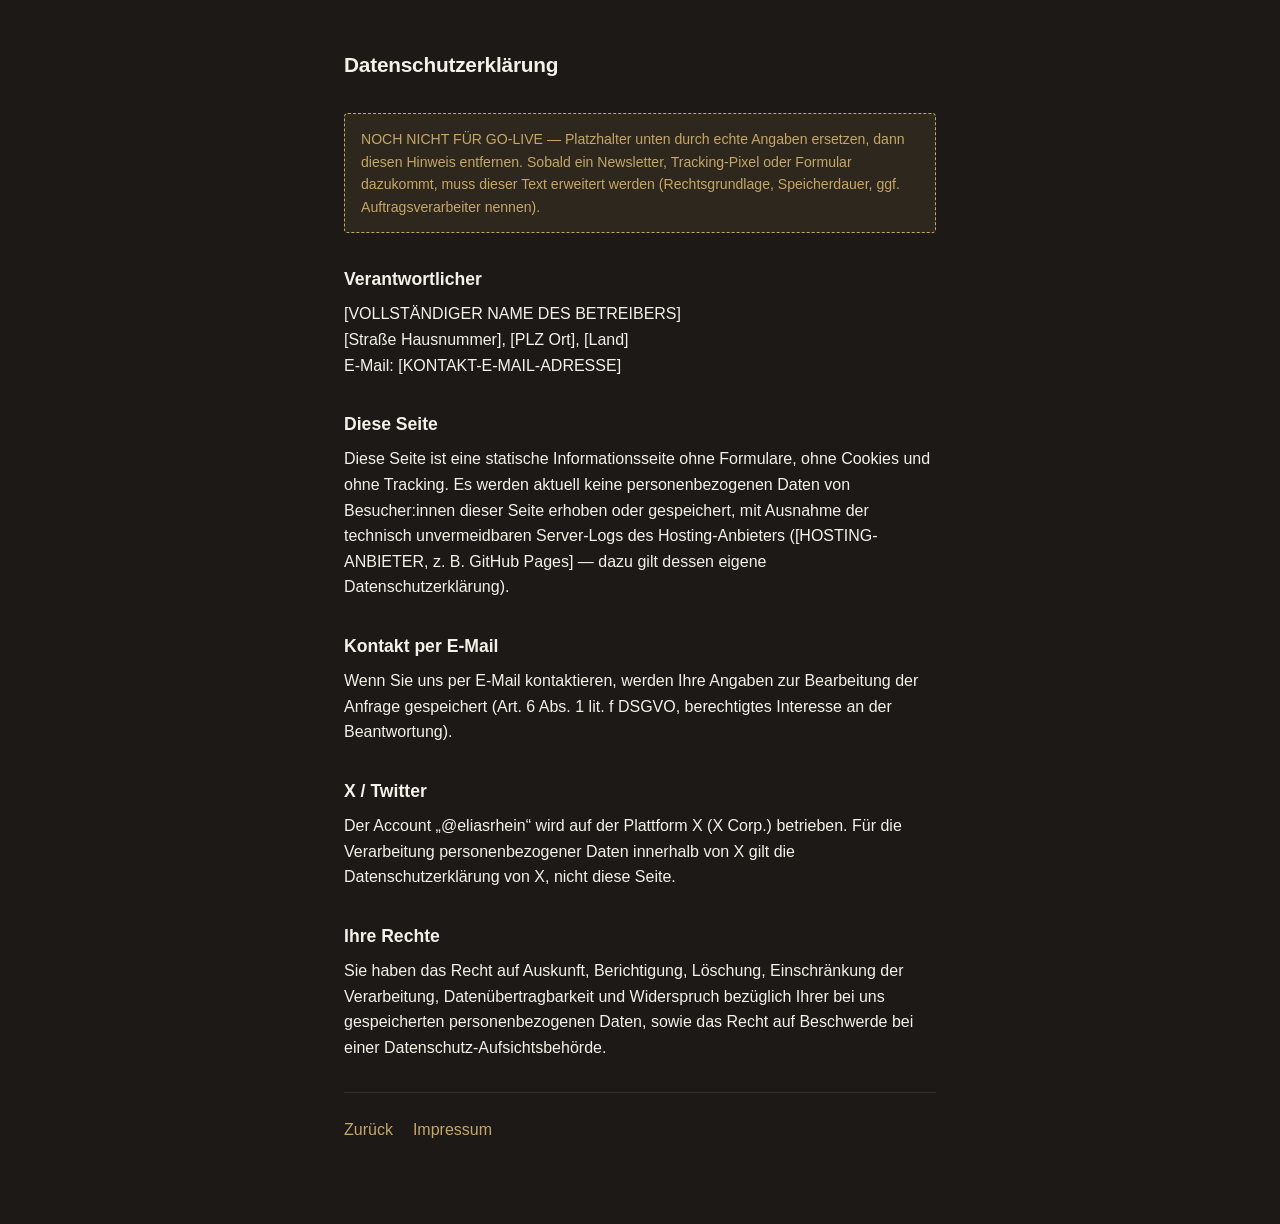
==== docs/datenschutz.html @ 8f3d7041 "Initiales Commit: Elias-Rhein-Marke + n8n-Betriebssystem + minimale GitHub-Pages-Seite - Charakterbo" ====
<!doctype html>
<html lang="de">
<head>
<meta charset="utf-8">
<meta name="viewport" content="width=device-width, initial-scale=1">
<title>Datenschutz — Elias Rhein</title>
<link rel="stylesheet" href="assets/style.css">
</head>
<body>
<div class="wrap">
  <h1 style="font-size:1.3rem">Datenschutzerklärung</h1>

  <div class="todo">
    NOCH NICHT FÜR GO-LIVE — Platzhalter unten durch echte Angaben ersetzen, dann diesen Hinweis entfernen.
    Sobald ein Newsletter, Tracking-Pixel oder Formular dazukommt, muss dieser Text erweitert werden
    (Rechtsgrundlage, Speicherdauer, ggf. Auftragsverarbeiter nennen).
  </div>

  <h2>Verantwortlicher</h2>
  <p>[VOLLSTÄNDIGER NAME DES BETREIBERS]<br>
  [Straße Hausnummer], [PLZ Ort], [Land]<br>
  E-Mail: [KONTAKT-E-MAIL-ADRESSE]</p>

  <h2>Diese Seite</h2>
  <p>Diese Seite ist eine statische Informationsseite ohne Formulare, ohne Cookies und ohne
  Tracking. Es werden aktuell keine personenbezogenen Daten von Besucher:innen dieser Seite
  erhoben oder gespeichert, mit Ausnahme der technisch unvermeidbaren Server-Logs des Hosting-Anbieters
  ([HOSTING-ANBIETER, z. B. GitHub Pages] — dazu gilt dessen eigene Datenschutzerklärung).</p>

  <h2>Kontakt per E-Mail</h2>
  <p>Wenn Sie uns per E-Mail kontaktieren, werden Ihre Angaben zur Bearbeitung der Anfrage
  gespeichert (Art. 6 Abs. 1 lit. f DSGVO, berechtigtes Interesse an der Beantwortung).</p>

  <h2>X / Twitter</h2>
  <p>Der Account „@eliasrhein“ wird auf der Plattform X (X Corp.) betrieben. Für die Verarbeitung
  personenbezogener Daten innerhalb von X gilt die Datenschutzerklärung von X, nicht diese Seite.</p>

  <h2>Ihre Rechte</h2>
  <p>Sie haben das Recht auf Auskunft, Berichtigung, Löschung, Einschränkung der Verarbeitung,
  Datenübertragbarkeit und Widerspruch bezüglich Ihrer bei uns gespeicherten personenbezogenen Daten,
  sowie das Recht auf Beschwerde bei einer Datenschutz-Aufsichtsbehörde.</p>

  <div class="links">
    <a href="index.html">Zurück</a>
    <a href="impressum.html">Impressum</a>
  </div>
</div>
</body>
</html>
---- docs/assets/style.css ----
:root {
  --charcoal: #1C1917;
  --cream: #F5F0E8;
  --teal: #0D9488;
  --teal-light: #2DD4BF;
  --gold: #C6A667;
  --stone: #A8A29E;
  --rule: #33302C;
}

* { box-sizing: border-box; }

html, body {
  margin: 0;
  padding: 0;
  background: var(--charcoal);
  color: var(--cream);
  font-family: -apple-system, BlinkMacSystemFont, "Inter", "Segoe UI", Roboto, sans-serif;
  line-height: 1.6;
}

.wrap {
  max-width: 640px;
  margin: 0 auto;
  padding: 48px 24px 80px;
}

.mark {
  width: 40px;
  height: 40px;
  margin-bottom: 24px;
}

.mark circle {
  fill: none;
  stroke: var(--teal);
  stroke-width: 1.4;
}

h1 {
  font-size: 1.7rem;
  font-weight: 700;
  letter-spacing: -0.01em;
  margin: 0 0 4px;
}

.tagline {
  color: var(--teal-light);
  font-size: 1.05rem;
  margin: 0 0 28px;
}

p {
  color: var(--cream);
  margin: 0 0 16px;
}

.muted {
  color: var(--stone);
  font-size: 0.92rem;
}

.disclosure {
  border-left: 2px solid var(--teal);
  padding: 12px 16px;
  margin: 28px 0;
  background: rgba(13, 148, 136, 0.08);
  font-size: 0.92rem;
  color: var(--stone);
}

.links {
  display: flex;
  gap: 20px;
  flex-wrap: wrap;
  margin-top: 32px;
  padding-top: 24px;
  border-top: 1px solid var(--rule);
}

a {
  color: var(--gold);
  text-decoration: none;
  border-bottom: 1px solid transparent;
}

a:hover {
  color: var(--teal-light);
  border-bottom-color: var(--teal-light);
}

.todo {
  margin: 32px 0;
  padding: 14px 16px;
  background: rgba(198, 166, 103, 0.1);
  border: 1px dashed var(--gold);
  border-radius: 4px;
  color: var(--gold);
  font-size: 0.88rem;
}

h2 {
  font-size: 1.1rem;
  color: var(--cream);
  margin: 32px 0 8px;
}

dl { margin: 0 0 24px; }
dt { color: var(--stone); font-size: 0.85rem; margin-top: 14px; }
dd { margin: 2px 0 0; }

footer {
  margin-top: 48px;
  padding-top: 20px;
  border-top: 1px solid var(--rule);
  color: var(--stone);
  font-size: 0.82rem;
}
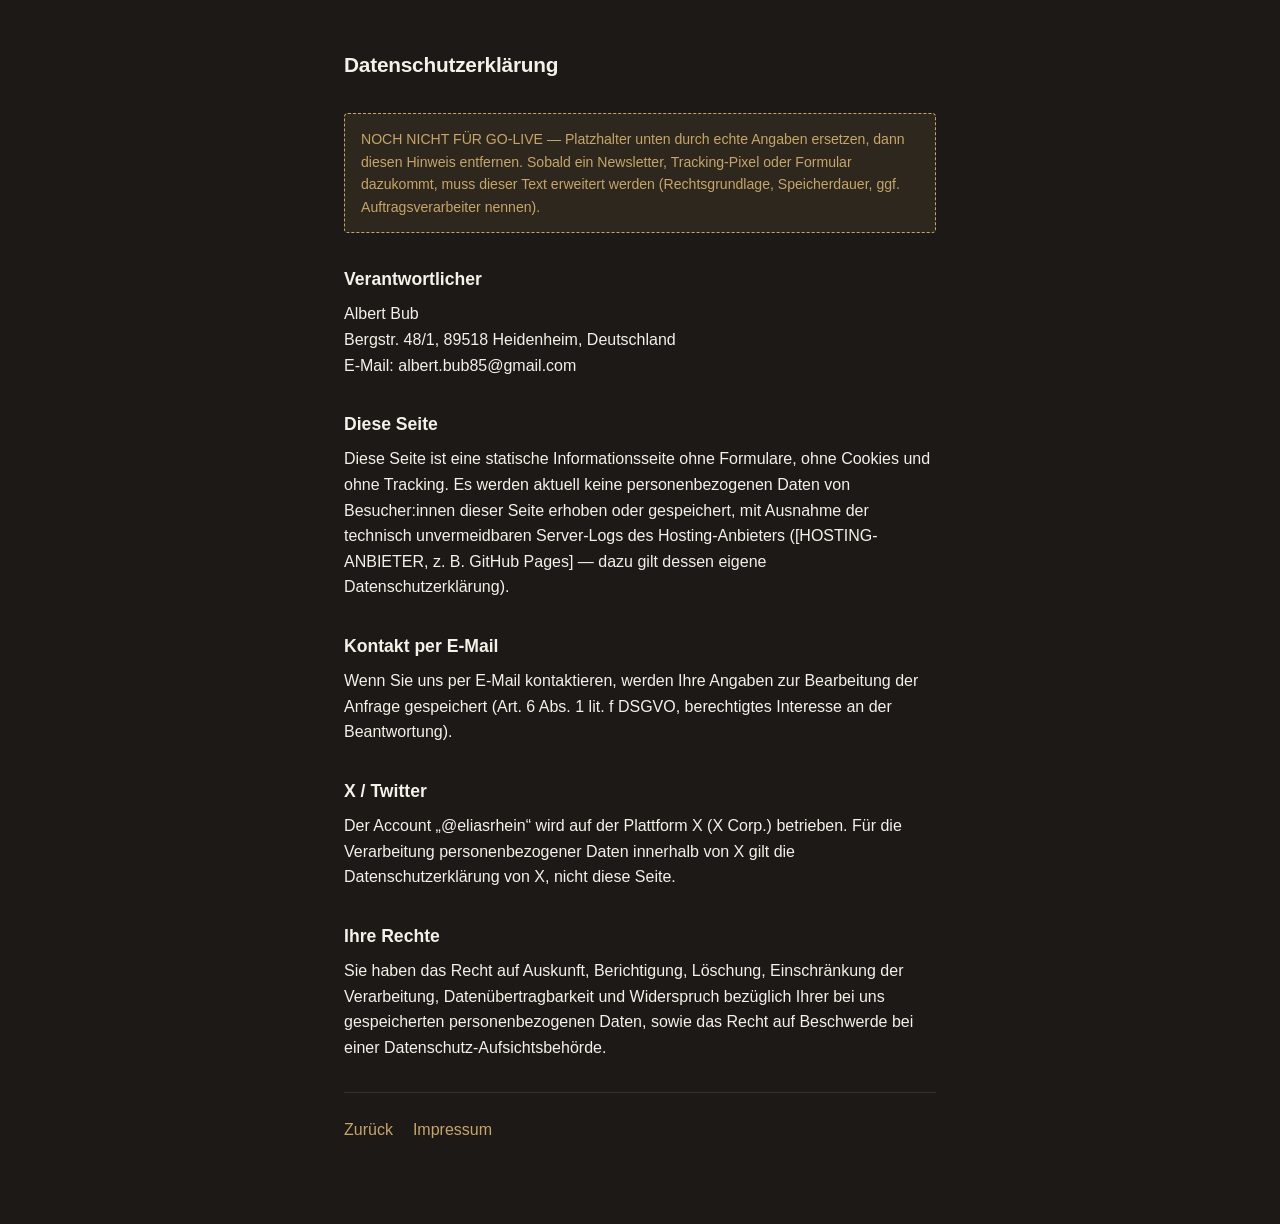
==== commit b530f0f6: "Daten eingetragen" ====
--- a/docs/datenschutz.html
+++ b/docs/datenschutz.html
@@ -17,9 +17,9 @@
   </div>
 
   <h2>Verantwortlicher</h2>
-  <p>[VOLLSTÄNDIGER NAME DES BETREIBERS]<br>
-  [Straße Hausnummer], [PLZ Ort], [Land]<br>
-  E-Mail: [KONTAKT-E-MAIL-ADRESSE]</p>
+  <p>Albert Bub<br>
+  Bergstr. 48/1, 89518 Heidenheim, Deutschland<br>
+  E-Mail: albert.bub85@gmail.com</p>
 
   <h2>Diese Seite</h2>
   <p>Diese Seite ist eine statische Informationsseite ohne Formulare, ohne Cookies und ohne
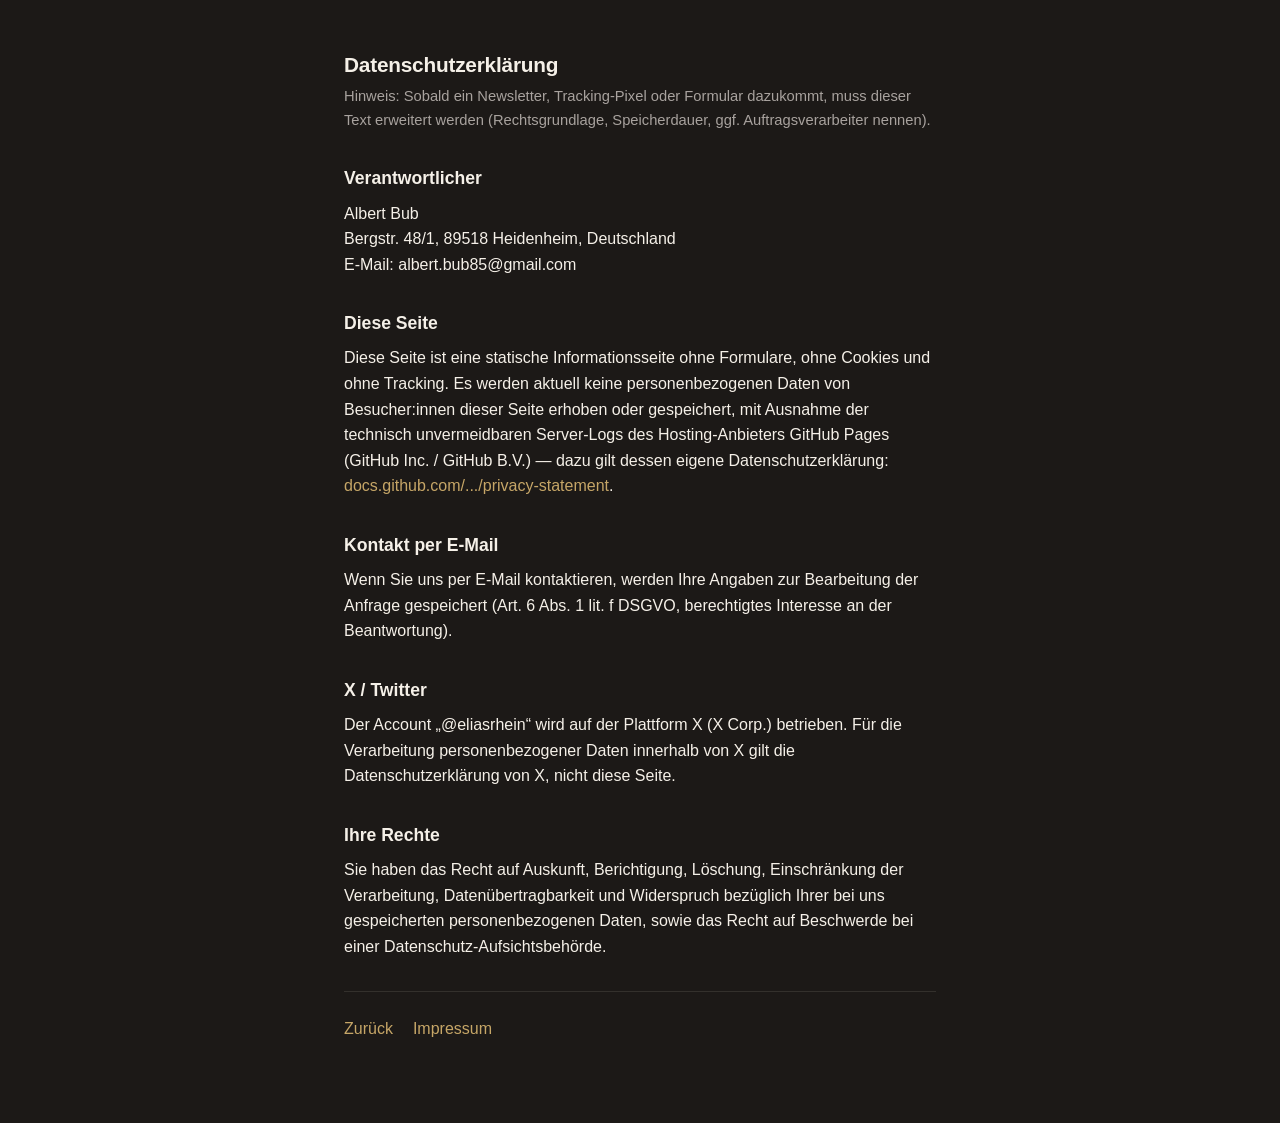
==== commit 7c6f15be: "Impressum/Datenschutz mit echten Betreiber-Angaben füllen - TODO-Platzhalter entfernt, Betreiberdate" ====
--- a/docs/datenschutz.html
+++ b/docs/datenschutz.html
@@ -10,11 +10,8 @@
 <div class="wrap">
   <h1 style="font-size:1.3rem">Datenschutzerklärung</h1>
 
-  <div class="todo">
-    NOCH NICHT FÜR GO-LIVE — Platzhalter unten durch echte Angaben ersetzen, dann diesen Hinweis entfernen.
-    Sobald ein Newsletter, Tracking-Pixel oder Formular dazukommt, muss dieser Text erweitert werden
-    (Rechtsgrundlage, Speicherdauer, ggf. Auftragsverarbeiter nennen).
-  </div>
+  <p class="muted">Hinweis: Sobald ein Newsletter, Tracking-Pixel oder Formular dazukommt, muss dieser
+  Text erweitert werden (Rechtsgrundlage, Speicherdauer, ggf. Auftragsverarbeiter nennen).</p>
 
   <h2>Verantwortlicher</h2>
   <p>Albert Bub<br>
@@ -25,7 +22,8 @@
   <p>Diese Seite ist eine statische Informationsseite ohne Formulare, ohne Cookies und ohne
   Tracking. Es werden aktuell keine personenbezogenen Daten von Besucher:innen dieser Seite
   erhoben oder gespeichert, mit Ausnahme der technisch unvermeidbaren Server-Logs des Hosting-Anbieters
-  ([HOSTING-ANBIETER, z. B. GitHub Pages] — dazu gilt dessen eigene Datenschutzerklärung).</p>
+  GitHub Pages (GitHub Inc. / GitHub B.V.) — dazu gilt dessen eigene Datenschutzerklärung:
+  <a href="https://docs.github.com/en/site-policy/privacy-policies/github-general-privacy-statement" target="_blank" rel="noopener">docs.github.com/.../privacy-statement</a>.</p>
 
   <h2>Kontakt per E-Mail</h2>
   <p>Wenn Sie uns per E-Mail kontaktieren, werden Ihre Angaben zur Bearbeitung der Anfrage
